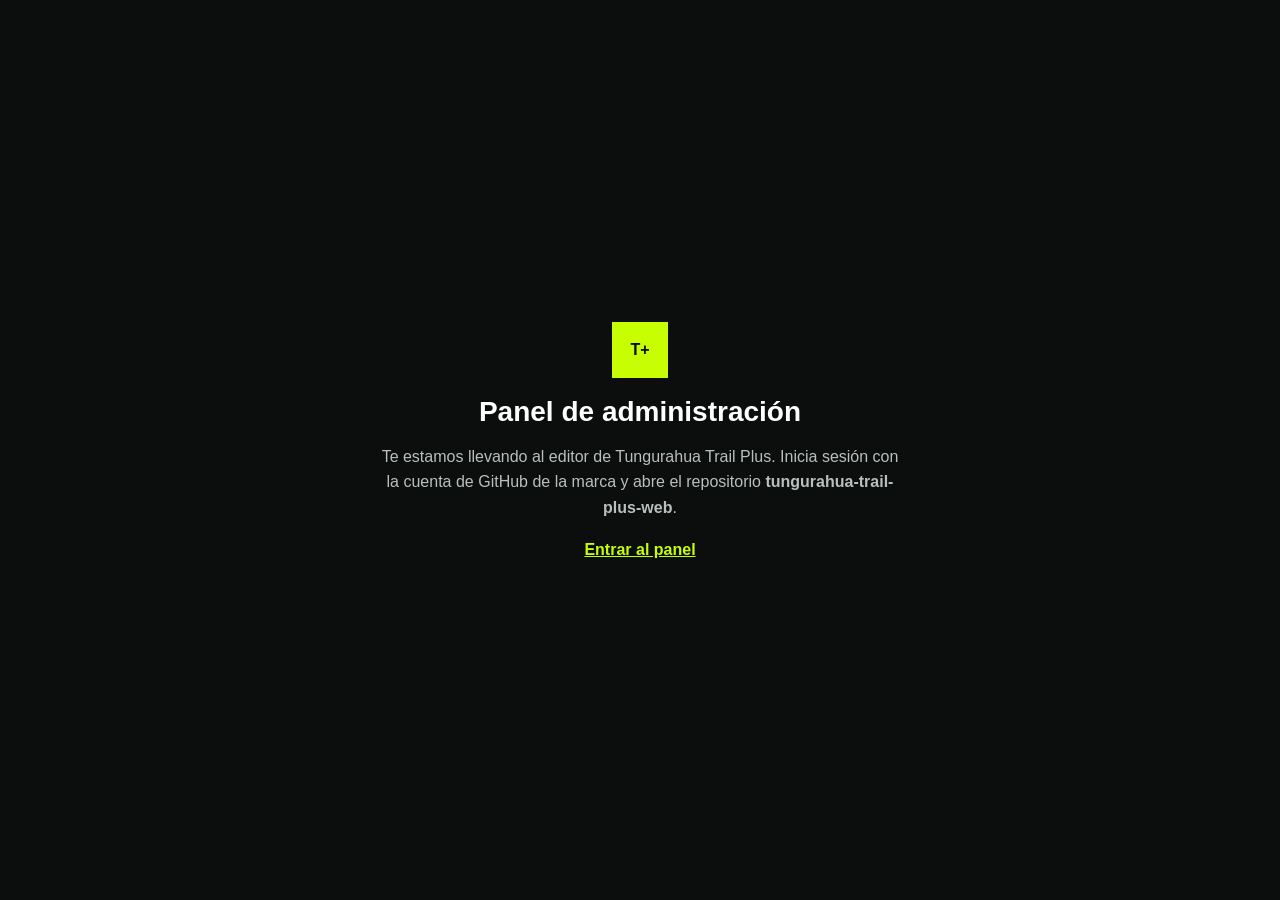
==== admin/index.html @ 1fc05d0a "Add files via upload" ====
<!doctype html>
<html lang="es">
<head>
<meta charset="utf-8"><meta name="viewport" content="width=device-width,initial-scale=1">
<title>Administrar · Tungurahua Trail Plus</title>
<meta http-equiv="refresh" content="2;url=https://app.pagescms.org">
<style>
body{margin:0;min-height:100vh;display:grid;place-items:center;background:#0b0e0c;color:#fff;font-family:Arial,sans-serif}.box{text-align:center;max-width:520px;padding:40px}.mark{display:inline-grid;place-items:center;width:56px;height:56px;background:#c7ff00;color:#0b0e0c;font-weight:900;margin-bottom:18px}.box h1{font-size:28px;margin:0 0 12px}.box p{color:#b9c0bb;line-height:1.6}.box a{color:#c7ff00;font-weight:700}
</style>
</head>
<body><div class="box"><div class="mark">T+</div><h1>Panel de administración</h1><p>Te estamos llevando al editor de Tungurahua Trail Plus. Inicia sesión con la cuenta de GitHub de la marca y abre el repositorio <b>tungurahua-trail-plus-web</b>.</p><p><a href="https://app.pagescms.org">Entrar al panel</a></p></div></body></html>
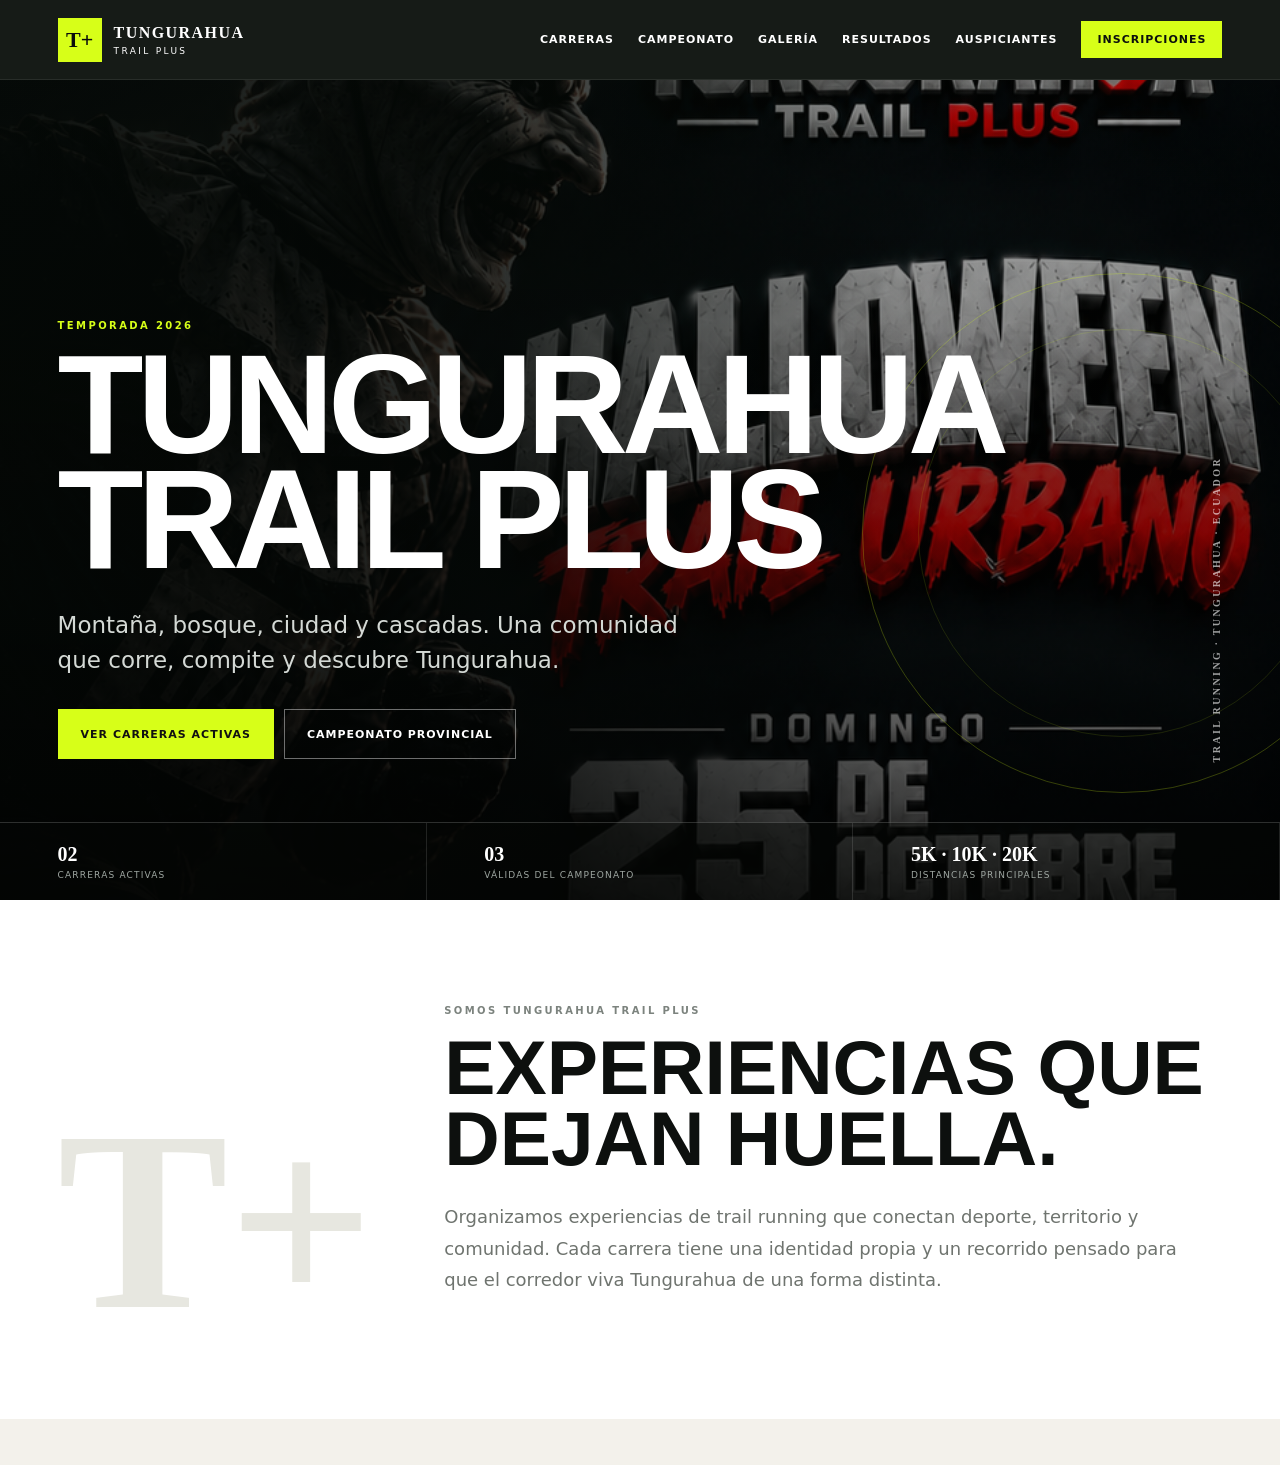
==== commit 9a02648e: "Add files via upload" ====
--- a/admin/index.html
+++ b/admin/index.html
@@ -1,11 +1 @@
-<!doctype html>
-<html lang="es">
-<head>
-<meta charset="utf-8"><meta name="viewport" content="width=device-width,initial-scale=1">
-<title>Administrar · Tungurahua Trail Plus</title>
-<meta http-equiv="refresh" content="2;url=https://app.pagescms.org">
-<style>
-body{margin:0;min-height:100vh;display:grid;place-items:center;background:#0b0e0c;color:#fff;font-family:Arial,sans-serif}.box{text-align:center;max-width:520px;padding:40px}.mark{display:inline-grid;place-items:center;width:56px;height:56px;background:#c7ff00;color:#0b0e0c;font-weight:900;margin-bottom:18px}.box h1{font-size:28px;margin:0 0 12px}.box p{color:#b9c0bb;line-height:1.6}.box a{color:#c7ff00;font-weight:700}
-</style>
-</head>
-<body><div class="box"><div class="mark">T+</div><h1>Panel de administración</h1><p>Te estamos llevando al editor de Tungurahua Trail Plus. Inicia sesión con la cuenta de GitHub de la marca y abre el repositorio <b>tungurahua-trail-plus-web</b>.</p><p><a href="https://app.pagescms.org">Entrar al panel</a></p></div></body></html>
+<!doctype html><html lang="es"><head><meta charset="utf-8"><meta name="viewport" content="width=device-width,initial-scale=1"><title>Editar Tungurahua Trail Plus</title><meta http-equiv="refresh" content="0; url=/?edit=1"></head><body><p>Abriendo modo edición… <a href="/?edit=1">continuar</a></p></body></html>
